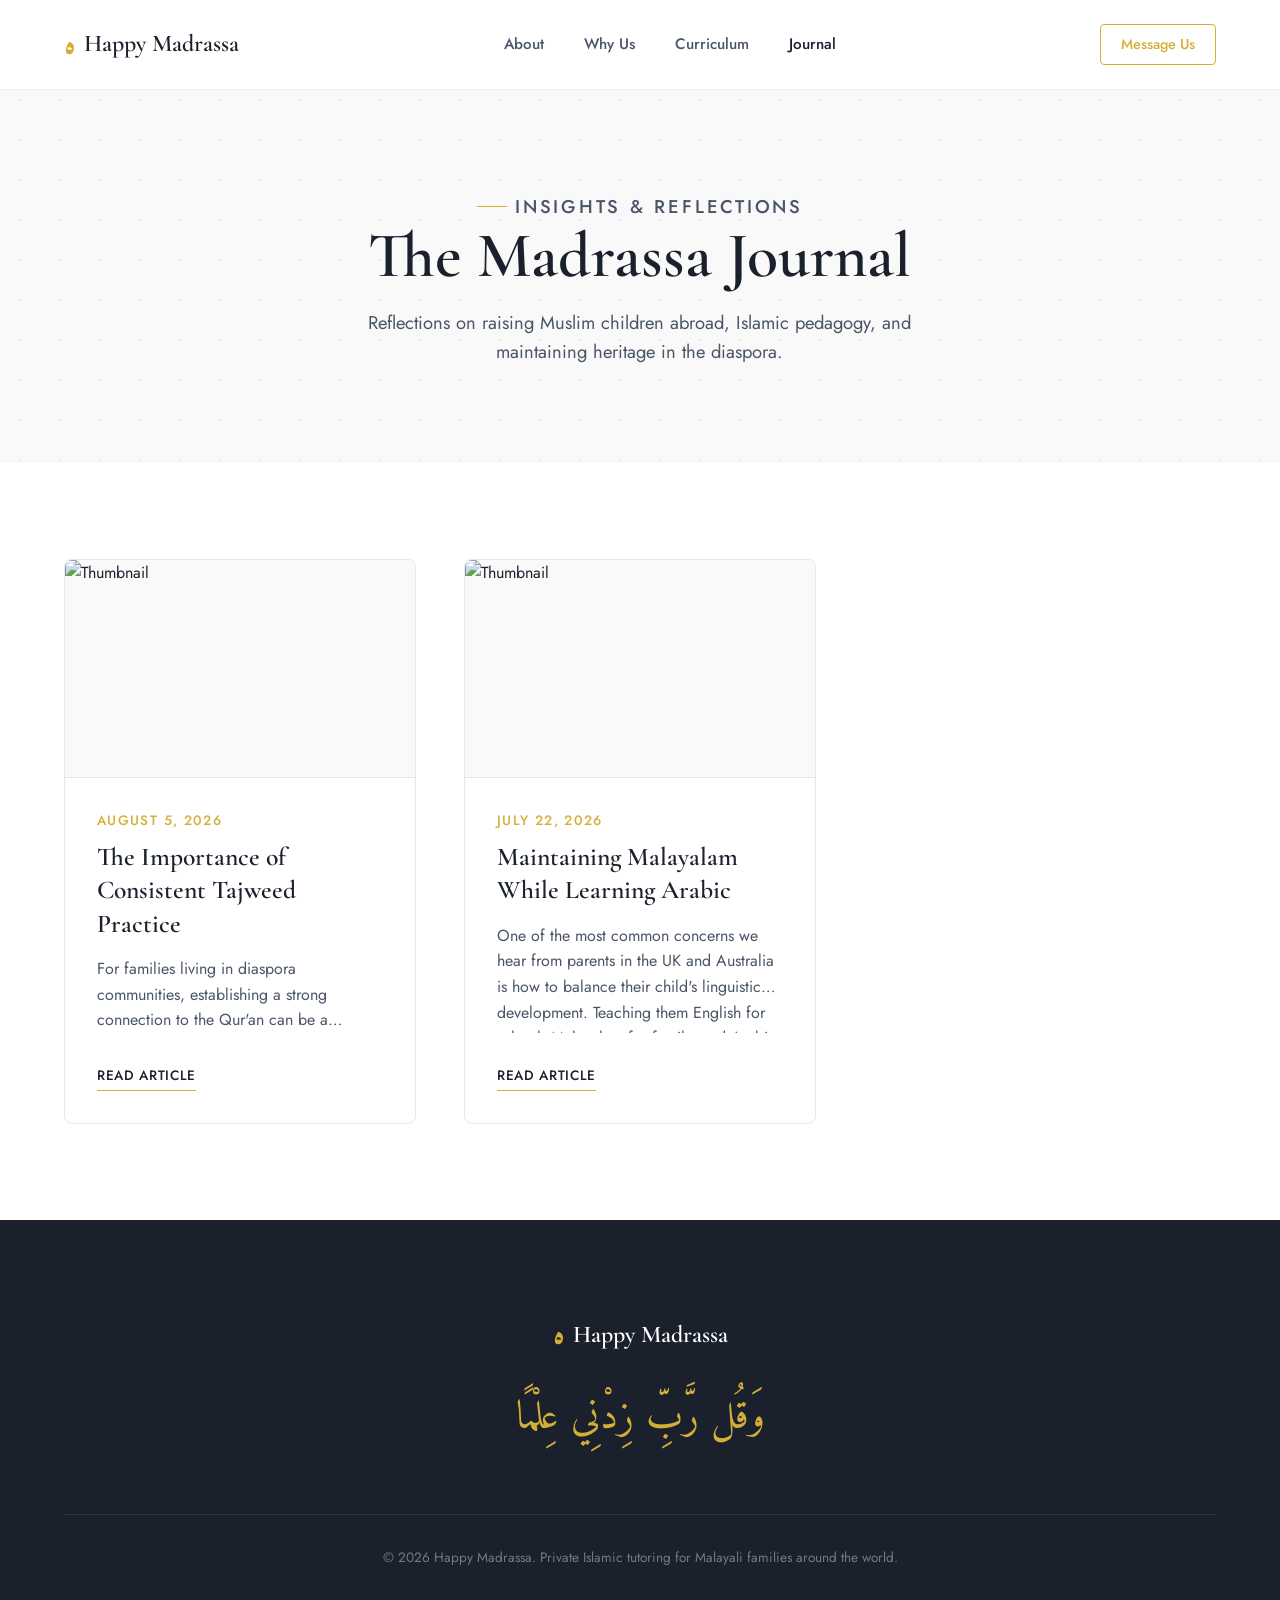
==== blog.html @ 2ae136ab "Add files via upload" ====
<!DOCTYPE html>
<html lang="en">
<head>
<meta charset="UTF-8" />
<meta name="viewport" content="width=device-width, initial-scale=1.0" />
<title>Journal | Happy Madrassa</title>

<!-- Fonts -->
<link rel="preconnect" href="https://fonts.googleapis.com">
<link rel="preconnect" href="https://fonts.gstatic.com" crossorigin>
<link href="https://fonts.googleapis.com/css2?family=Cormorant+Garamond:ital,wght@0,400;0,500;0,600;0,700;1,500;1,600&family=Amiri:wght@400;700&family=Jost:wght@300;400;500;600&display=swap" rel="stylesheet">

<style>
:root {
  --bg-primary: #ffffff; 
  --bg-secondary: #f9f9f9; 
  --text-main: #1a202c; 
  --text-muted: #4a5568; 
  --gold: #d4af37; 
  --gold-hover: #b5952f;
  --accent-light: #e2e8f0; 
  --font-display: 'Cormorant Garamond', serif;
  --font-body: 'Jost', sans-serif;
  --font-arabic: 'Amiri', serif;
  --transition: all 0.4s cubic-bezier(0.25, 1, 0.5, 1);
}

* { box-sizing: border-box; margin: 0; padding: 0; }
body { font-family: var(--font-body); background-color: var(--bg-primary); color: var(--text-main); line-height: 1.6; -webkit-font-smoothing: antialiased; }
img { max-width: 100%; height: auto; display: block; }
a { text-decoration: none; color: inherit; }
.container { width: 90%; max-width: 1200px; margin: 0 auto; }
h1, h2, h3 { font-family: var(--font-display); font-weight: 600; line-height: 1.1; color: var(--text-main); }

.nav { position: fixed; top: 0; left: 0; width: 100%; padding: 1.5rem 0; z-index: 100; transition: var(--transition); background-color: rgba(255, 255, 255, 0.95); backdrop-filter: blur(10px); border-bottom: 1px solid rgba(0,0,0,0.05); }
.nav.scrolled { padding: 1rem 0; box-shadow: 0 4px 20px rgba(0,0,0,0.05); }
.nav-inner { width: 90%; max-width: 1400px; margin: 0 auto; display: flex; justify-content: space-between; align-items: center; }
.brand { font-family: var(--font-display); font-size: 1.5rem; font-weight: 600; display: flex; align-items: center; gap: 0.5rem; }
.brand-mark { font-family: var(--font-arabic); color: var(--gold); font-size: 2rem; line-height: 1; }
.nav-links { display: none; }
@media (min-width: 900px) {
  .nav-links { display: flex; gap: 2.5rem; }
  .nav-links a { font-size: 0.95rem; font-weight: 500; color: var(--text-muted); transition: var(--transition); position: relative; }
  .nav-links a:hover { color: var(--text-main); }
}
.nav-cta { font-size: 0.9rem; font-weight: 500; color: var(--gold); border: 1px solid var(--gold); padding: 0.5rem 1.25rem; border-radius: 4px; transition: var(--transition); }
.nav-cta:hover { background-color: var(--gold); color: white; }

.page-header { padding: 12rem 5% 6rem; text-align: center; background-color: var(--bg-secondary); background-image: radial-gradient(var(--accent-light) 1px, transparent 1px); background-size: 40px 40px; }
.page-header h1 { font-size: clamp(3rem, 5vw, 4.5rem); margin-bottom: 1rem; }
.page-header p { font-size: 1.15rem; color: var(--text-muted); max-width: 600px; margin: 0 auto; }
.eyebrow { font-size: 0.85rem; text-transform: uppercase; letter-spacing: 0.15em; color: var(--gold); font-weight: 500; margin-bottom: 1rem; display: flex; align-items: center; justify-content: center; gap: 0.5rem; }
.eyebrow::before { content: ''; display: block; width: 30px; height: 1px; background-color: var(--gold); }

.blog-grid { display: grid; grid-template-columns: repeat(auto-fill, minmax(320px, 1fr)); gap: 3rem; padding: 6rem 0; }
.blog-card { background: white; border-radius: 8px; border: 1px solid var(--accent-light); overflow: hidden; transition: var(--transition); display: flex; flex-direction: column; }
.blog-card:hover { transform: translateY(-5px); box-shadow: 0 15px 35px rgba(0,0,0,0.08); border-color: var(--gold); }
.blog-image { width: 100%; aspect-ratio: 16/10; object-fit: cover; border-bottom: 1px solid var(--accent-light); background-color: var(--bg-secondary); }
.blog-content { padding: 2rem; flex-grow: 1; display: flex; flex-direction: column; }
.blog-date { font-size: 0.85rem; text-transform: uppercase; letter-spacing: 0.1em; color: var(--gold); margin-bottom: 0.5rem; font-weight: 500; }
.blog-card h3 { font-size: 1.6rem; margin-bottom: 1rem; line-height: 1.3; }
.blog-card p { color: var(--text-muted); font-size: 1rem; margin-bottom: 2rem; flex-grow: 1; display: -webkit-box; -webkit-line-clamp: 3; -webkit-box-orient: vertical; overflow: hidden; }
.read-more { font-weight: 500; text-transform: uppercase; letter-spacing: 0.05em; font-size: 0.85rem; color: var(--text-main); border-bottom: 1px solid var(--gold); padding-bottom: 0.2rem; align-self: flex-start; transition: var(--transition); }
.read-more:hover { color: var(--gold); }
.loading { text-align: center; padding: 4rem; color: var(--text-muted); font-size: 1.2rem; grid-column: 1 / -1; }

footer { background-color: var(--text-main); color: white; padding: 6rem 0 2rem; text-align: center; }
.footer-inner { display: flex; flex-direction: column; align-items: center; gap: 2rem; margin-bottom: 4rem; }
.footer-arabic { font-family: var(--font-arabic); font-size: 2.5rem; color: var(--gold); }
.footer-links { display: flex; gap: 2rem; flex-wrap: wrap; justify-content: center; }
.footer-links a { color: rgba(255,255,255,0.7); font-size: 0.9rem; text-transform: uppercase; letter-spacing: 0.05em; transition: color 0.3s ease; }
.footer-links a:hover { color: var(--gold); }
.footer-copy { color: rgba(255,255,255,0.4); font-size: 0.85rem; border-top: 1px solid rgba(255,255,255,0.1); padding-top: 2rem; width: 90%; max-width: 1200px; margin: 0 auto; }
</style>
</head>
<body>

<header class="nav" id="mainNav">
  <div class="nav-inner">
    <a class="brand" href="index.html"><span class="brand-mark">ه</span> Happy&nbsp;Madrassa</a>
    <nav class="nav-links">
      <a href="index.html#about">About</a>
      <a href="index.html#why">Why Us</a>
      <a href="index.html#curriculum">Curriculum</a>
      <a href="blog.html" style="color:var(--text-main);">Journal</a>
    </nav>
    <a class="nav-cta" href="https://wa.me/919495239272" target="_blank">Message Us</a>
  </div>
</header>

<section class="page-header">
    <div class="container">
        <p class="eyebrow">Insights & Reflections</p>
        <h1>The Madrassa Journal</h1>
        <p>Reflections on raising Muslim children abroad, Islamic pedagogy, and maintaining heritage in the diaspora.</p>
    </div>
</section>

<section class="container">
    <div class="blog-grid" id="blog-grid">
        <div class="loading">Loading journal entries...</div>
    </div>
</section>

<footer>
  <div class="container footer-inner">
    <a class="brand" style="color:white;" href="index.html"><span class="brand-mark">ه</span> Happy&nbsp;Madrassa</a>
    <div class="footer-arabic">وَقُل رَّبِّ زِدْنِي عِلْمًا</div>
  </div>
  <p class="footer-copy">© 2026 Happy Madrassa. Private Islamic tutoring for Malayali families around the world.</p>
</footer>

<script>
    const nav = document.getElementById('mainNav');
    window.addEventListener('scroll', () => {
        if (window.scrollY > 50) nav.classList.add('scrolled');
        else nav.classList.remove('scrolled');
    });

    // 
    const GITHUB_USERNAME = 'Rashi-Psy-ksd'; 
    const GITHUB_REPO = 'Happymadrassa'; 
    // ---------------------------------------------

    const blogGrid = document.getElementById('blog-grid');
    const defaultImage = 'https://images.unsplash.com/photo-1609599006353-e629aaab315d?ixlib=rb-4.0.3&auto=format&fit=crop&w=600&q=80'; // Fallback image

    async function fetchBlogs() {
        try {
          

            // We fetch issues that have the label 'blog' and are open.
            const response = await fetch(`https://api.github.com/repos/${GITHUB_USERNAME}/${GITHUB_REPO}/issues?state=open&labels=blog`);
            
            if (!response.ok) throw new Error('Failed to load issues. Check username and repo name.');
            
            const issues = await response.json();
            blogGrid.innerHTML = ''; // Clear loading text

            if(issues.length === 0) {
                blogGrid.innerHTML = '<p style="grid-column: 1/-1; text-align:center; color: var(--text-muted);">No journal entries published yet.</p>';
                return;
            }

            issues.forEach(issue => {
                // Formatting the Date
                const dateOptions = { year: 'numeric', month: 'long', day: 'numeric' };
                const dateStr = new Date(issue.created_at).toLocaleDateString('en-US', dateOptions);

                // Extracting the first image from the markdown body to use as a thumbnail
                const imgMatch = issue.body.match(/!\[.*?\]\((.*?)\)/);
                const thumbUrl = imgMatch ? imgMatch[1] : defaultImage;

                // Extracting a short preview snippet (stripping markdown characters)
                let snippet = issue.body.replace(/!\[.*?\]\(.*?\)/g, ''); // remove images
                snippet = snippet.replace(/[#*`_]/g, ''); // remove basic markdown chars
                snippet = snippet.substring(0, 120) + '...';

                // Creating the HTML card
                const cardHtml = `
                    <a href="post.html?id=${issue.number}" class="blog-card">
                        <img src="${thumbUrl}" alt="Thumbnail" class="blog-image">
                        <div class="blog-content">
                            <span class="blog-date">${dateStr}</span>
                            <h3>${issue.title}</h3>
                            <p>${snippet}</p>
                            <span class="read-more">Read Article</span>
                        </div>
                    </a>
                `;
                blogGrid.innerHTML += cardHtml;
            });
        } catch (error) {
            console.warn(error.message);
            // Fallback for demonstration purposes if API fails or placeholders are used
            blogGrid.innerHTML = `
                <a href="post.html?id=demo1" class="blog-card">
                    <img src="${defaultImage}" alt="Thumbnail" class="blog-image">
                    <div class="blog-content">
                        <span class="blog-date">August 5, 2026</span>
                        <h3>The Importance of Consistent Tajweed Practice</h3>
                        <p>For families living in diaspora communities, establishing a strong connection to the Qur'an can be a challenge. Without the daily rhythms of the local madrassa that many parents experienced growing up in Kerala...</p>
                        <span class="read-more">Read Article</span>
                    </div>
                </a>
                <a href="post.html?id=demo2" class="blog-card">
                    <img src="https://images.unsplash.com/photo-1577565177023-d0f29c354b69?ixlib=rb-4.0.3&auto=format&fit=crop&w=600&q=80" alt="Thumbnail" class="blog-image">
                    <div class="blog-content">
                        <span class="blog-date">July 22, 2026</span>
                        <h3>Maintaining Malayalam While Learning Arabic</h3>
                        <p>One of the most common concerns we hear from parents in the UK and Australia is how to balance their child's linguistic development. Teaching them English for school, Malayalam for family, and Arabic for faith...</p>
                        <span class="read-more">Read Article</span>
                    </div>
                </a>
            `;
        }
    }

    fetchBlogs();
</script>
</body>
</html>
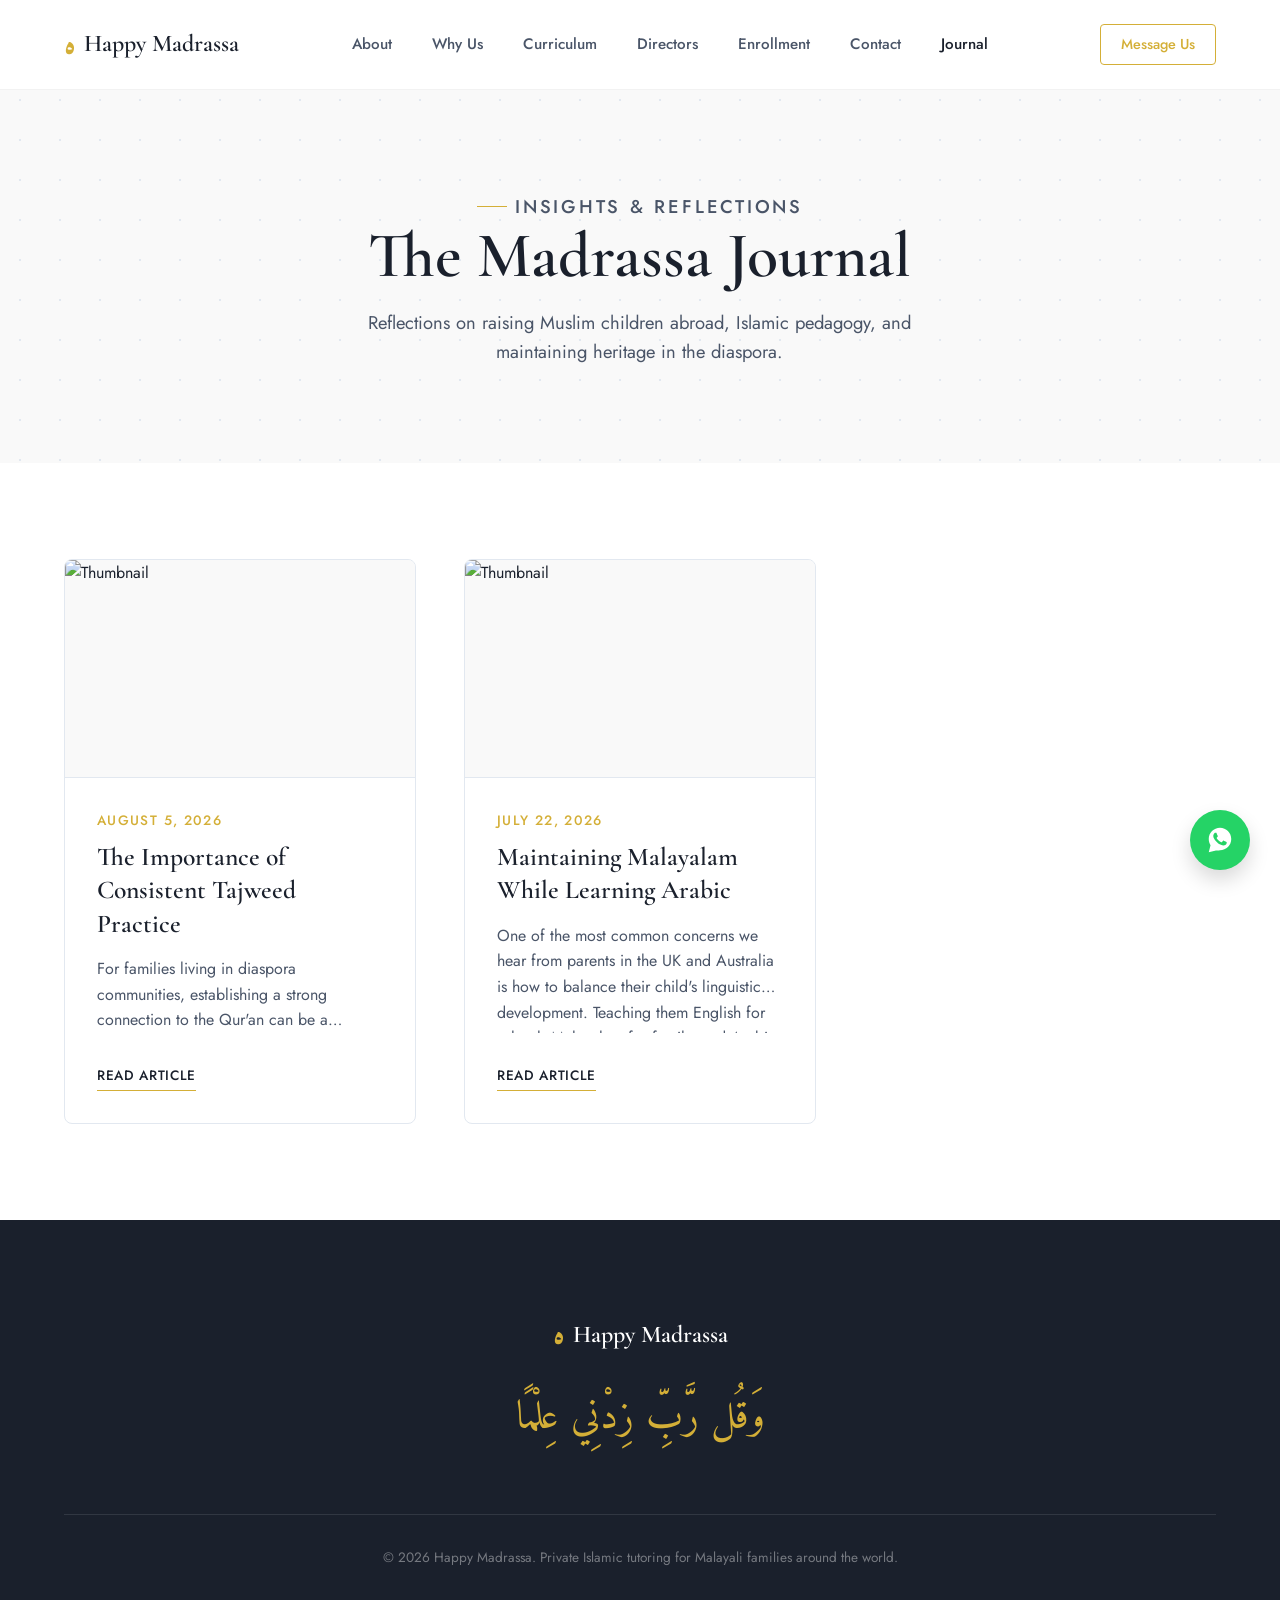
==== commit a8df20fe: "Add files via upload" ====
--- a/blog.html
+++ b/blog.html
@@ -64,6 +64,33 @@
 .read-more:hover { color: var(--gold); }
 .loading { text-align: center; padding: 4rem; color: var(--text-muted); font-size: 1.2rem; grid-column: 1 / -1; }
 
+/* Floating WhatsApp Button */
+.wa-float {
+  position: fixed;
+  bottom: 30px;
+  right: 30px;
+  background-color: #25D366;
+  color: white;
+  width: 60px;
+  height: 60px;
+  border-radius: 50%;
+  display: flex;
+  align-items: center;
+  justify-content: center;
+  box-shadow: 0 10px 20px rgba(0,0,0,0.15);
+  z-index: 100;
+  transition: transform 0.3s ease;
+}
+
+.wa-float:hover {
+  transform: scale(1.1);
+}
+
+.wa-float svg {
+  width: 30px;
+  height: 30px;
+}
+
 footer { background-color: var(--text-main); color: white; padding: 6rem 0 2rem; text-align: center; }
 .footer-inner { display: flex; flex-direction: column; align-items: center; gap: 2rem; margin-bottom: 4rem; }
 .footer-arabic { font-family: var(--font-arabic); font-size: 2.5rem; color: var(--gold); }
@@ -82,9 +109,12 @@
       <a href="index.html#about">About</a>
       <a href="index.html#why">Why Us</a>
       <a href="index.html#curriculum">Curriculum</a>
+      <a href="index.html#directors">Directors</a>
+      <a href="index.html#enrollment">Enrollment</a>
+      <a href="index.html#contact">Contact</a>
       <a href="blog.html" style="color:var(--text-main);">Journal</a>
     </nav>
-    <a class="nav-cta" href="https://wa.me/919495239272" target="_blank">Message Us</a>
+    <a class="nav-cta" href="https://wa.me/919495239272?text=Assalamu%20Alaikum%2C%20I%20would%20like%20to%20learn%20more%20about%20Happy%20Madrassa." target="_blank" rel="noopener">Message Us</a>
   </div>
 </header>
 
@@ -102,6 +132,11 @@
     </div>
 </section>
 
+<!-- floating whatsapp button -->
+<a class="wa-float" href="https://wa.me/919495239272?text=Assalamu%20Alaikum%2C%20I%20would%20like%20to%20learn%20more%20about%20Happy%20Madrassa." target="_blank" rel="noopener" aria-label="Chat on WhatsApp">
+  <svg viewBox="0 0 32 32" fill="currentColor"><path d="M16.001 3C9.373 3 4 8.373 4 15c0 2.386.696 4.61 1.897 6.484L4 29l7.71-1.865A11.94 11.94 0 0 0 16.001 27C22.627 27 28 21.627 28 15S22.627 3 16.001 3Zm6.964 16.98c-.294.826-1.463 1.512-2.386 1.71-.634.135-1.462.243-4.25-.913-3.566-1.477-5.863-5.093-6.043-5.328-.173-.235-1.454-1.935-1.454-3.69 0-1.756.913-2.617 1.237-2.977.324-.36.706-.45.941-.45.235 0 .47.002.676.012.216.011.507-.082.792.605.294.706 1 2.462 1.089 2.64.088.178.147.387.03.622-.118.235-.177.382-.353.588-.176.206-.372.46-.53.618-.176.176-.36.367-.155.72.206.353.917 1.514 1.968 2.451 1.352 1.206 2.494 1.58 2.847 1.756.353.176.559.147.766-.088.206-.235.882-1.03 1.117-1.383.235-.353.47-.294.793-.176.324.117 2.058.97 2.41 1.147.354.176.588.264.676.412.088.147.088.853-.206 1.68Z"/></svg>
+</a>
+
 <footer>
   <div class="container footer-inner">
     <a class="brand" style="color:white;" href="index.html"><span class="brand-mark">ه</span> Happy&nbsp;Madrassa</a>
@@ -129,8 +164,8 @@
         try {
           
 
-            // We fetch issues that have the label 'blog' and are open.
-            const response = await fetch(`https://api.github.com/repos/${GITHUB_USERNAME}/${GITHUB_REPO}/issues?state=open&labels=blog`);
+            // We fetch issues that are open (label requirement removed)
+            const response = await fetch(`https://api.github.com/repos/${GITHUB_USERNAME}/${GITHUB_REPO}/issues?state=open`);
             
             if (!response.ok) throw new Error('Failed to load issues. Check username and repo name.');
             
